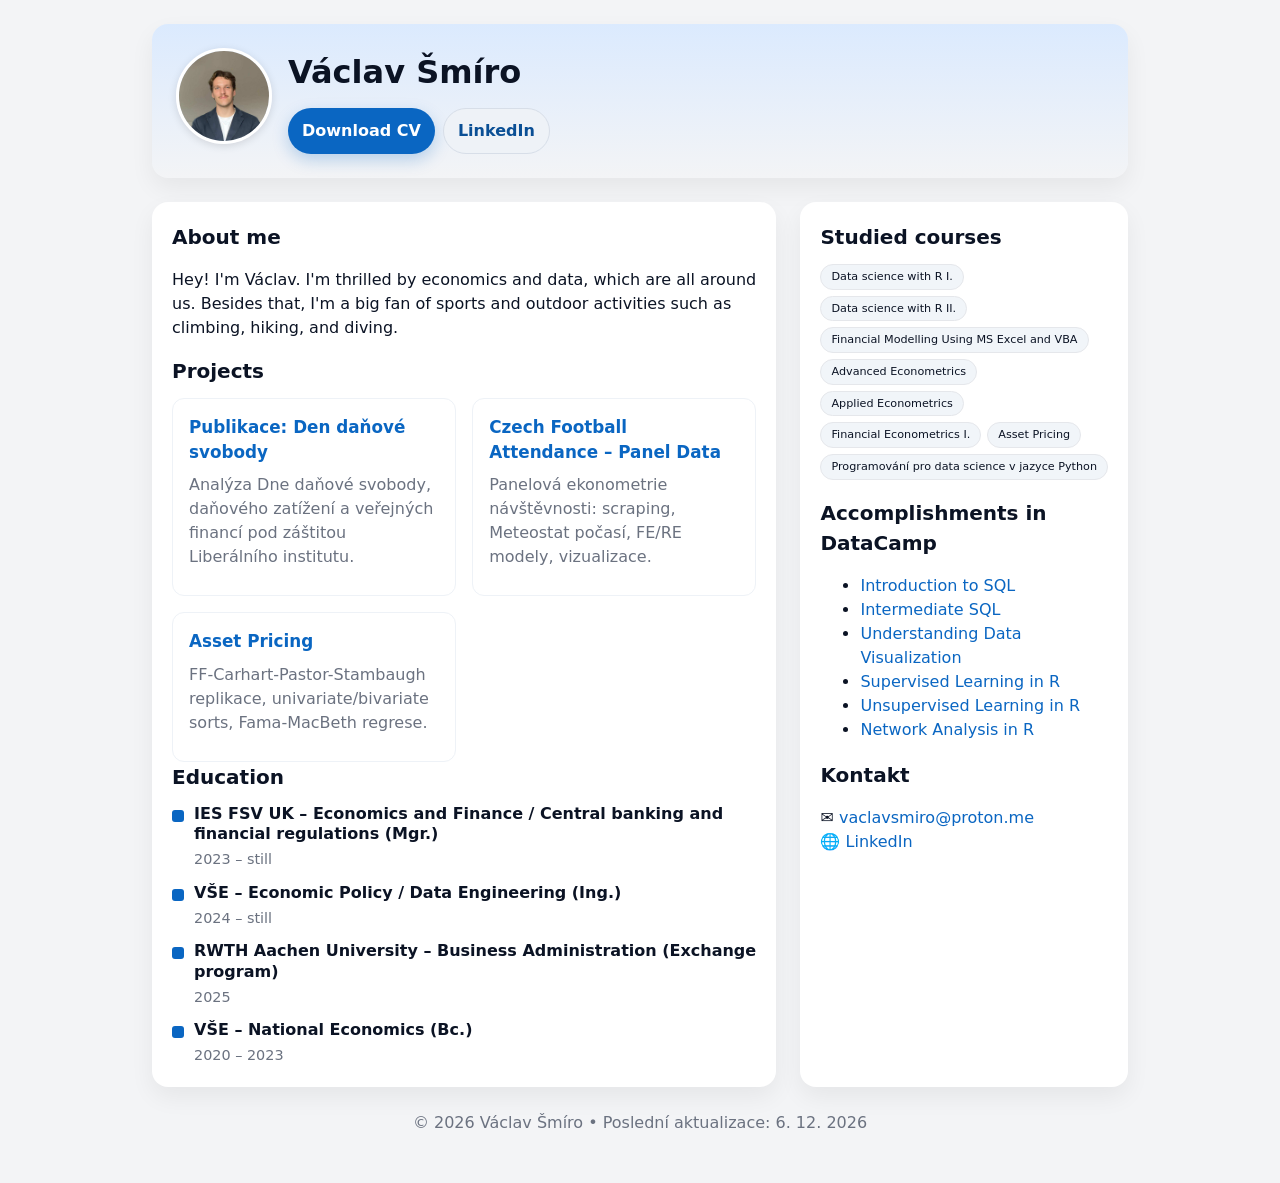
==== index.html @ 7dff9271 "Update index.html" ====
<!doctype html>
<html lang="cs">
<head>
  <meta charset="utf-8" />
  <meta name="viewport" content="width=device-width, initial-scale=1" />
  <title>Václav Šmíro</title>
  <meta name="description" content="webové CV" />

  <link rel="preload" href="./css/style.css?v=4" as="style">
  <link rel="stylesheet" href="./css/style.css?v=4">
  
  <style>
    :root{
      --bg:#f3f4f6;
      --card:#ffffff;
      --ink:#0b1324;
      --muted:#6b7280;
      --brand:#0a66c2;
      --ring:rgba(10,102,194,.25);
      --radius:16px;
      --shadow:0 10px 25px rgba(0,0,0,.06);
      --maxw:1024px;
    }
    *{box-sizing:border-box}
    html,body{margin:0;padding:0;background:var(--bg);color:var(--ink);font-family:system-ui,-apple-system,Segoe UI,Roboto,Inter,Arial,sans-serif;line-height:1.5}
    a{color:var(--brand);text-decoration:none}
    a:hover{text-decoration:underline}
    .wrap{max-width:var(--maxw);margin:auto;padding:24px}

    header{
      display:grid;grid-template-columns:96px 1fr;gap:16px;
      background:linear-gradient(180deg,#dbeafe,transparent);
      padding:24px;border-radius:var(--radius);box-shadow:var(--shadow)
    }
    .avatar{width:96px;height:96px;border-radius:50%;object-fit:cover;border:3px solid #fff;box-shadow:0 2px 8px rgba(0,0,0,.12)}
    .tag{display:inline-flex;align-items:center;gap:8px;background:#e6f2fb;border:1px solid #cfe6fb;color:#0a4f95;padding:6px 10px;border-radius:999px;font-size:.9rem}
    .actions{display:flex;flex-wrap:wrap;gap:8px;margin-top:12px}
    .btn{display:inline-flex;align-items:center;gap:8px;background:var(--brand);color:#fff;border:none;border-radius:999px;padding:10px 14px;font-weight:600;cursor:pointer;box-shadow:0 6px 16px var(--ring)}
    .btn.secondary{background:#eef2f7;color:#0a4f95;border:1px solid #d7dee8;box-shadow:none}

    .grid{display:grid;grid-template-columns:2fr 1fr;gap:24px;margin-top:24px}
    .card{background:var(--card);border-radius:var(--radius);box-shadow:var(--shadow);padding:20px}
    .card h2{margin:0 0 12px;font-size:1.25rem}

    /* --- Education (jednoduché a spolehlivé) --- */
    .list { display:flex; flex-direction:column; gap:12px; }
    .item { display:flex; align-items:flex-start; gap:10px; }
    .bullet {
      width:12px;height:12px;border-radius:3px;background:var(--brand);
      flex-shrink:0;margin-top:6px; /* optické zarovnání k 1. řádku textu */
    }
    .title { font-weight:700; margin:0; line-height:1.3; }
    .muted { color:var(--muted); font-size:0.9rem; margin:4px 0 0; }

    /* --- Studied courses (původní globální .card div bylo příliš obecné) --- */
    .pill-list { display:flex; flex-wrap:wrap; gap:6px; }
    .pill {
      display:inline-block;background:#f1f5f9;border:1px solid #e5e7eb;
      border-radius:999px;padding:4px 10px;font-size:.7rem;line-height:1.4;white-space:nowrap;
    }

    .projects{display:grid;grid-template-columns:repeat(12,1fr);gap:16px}
    .project{grid-column:span 6;background:var(--card);border-radius:12px;border:1px solid #eef2f7;padding:16px;transition:transform .15s ease,box-shadow .15s ease}
    .project:hover{transform:translateY(-2px);box-shadow:0 10px 20px rgba(0,0,0,.08)}
    .project h3{margin:0 0 8px;font-size:1.05rem}
    .project p{margin:0 0 10px;color:var(--muted)}
    .badges{display:flex;flex-wrap:wrap;gap:8px;margin-top:6px}
    .badge{border:1px solid #e5e7eb;border-radius:999px;padding:4px 8px;font-size:.85rem;}

    footer{margin:24px 0;color:var(--muted);text-align:center}

    /* responsivita */
    @media (max-width:960px){.grid{grid-template-columns:1fr}.project{grid-column:span 12}}
  </style>
</head>
<body>
  <div class="wrap">
    <!-- HLAVIČKA -->
    <header>
      <img class="avatar" src="images/vaclav.png" alt="Profilová fotka" />
      <div>
        <h1 style="margin:0 0 4px">Václav Šmíro</h1>
        <div class="actions">
          <a class="btn" href="CV.pdf" target="_blank" rel="noopener">Download CV</a>
          <a class="btn secondary" href="https://cz.linkedin.com/in/v%C3%A1clav-%C5%A1m%C3%ADro-b41424155" target="_blank" rel="noopener">LinkedIn</a>
        </div>
      </div>
    </header>

    <div class="grid">
      <main class="card">
        <h2>About me</h2>
        <p>Hey! I'm Václav. I'm thrilled by economics and data, which are all around us. Besides that, I'm a big fan of sports and outdoor activities such as climbing, hiking, and diving.</p>

        <h2>Projects</h2>
        <section class="projects">
          <!-- PROJEKT 1 -->
          <article class="project">
            <h3><a href="https://libinst.cz/den-danove-svobody-2025/" target="_blank" rel="noopener">Publikace: Den daňové svobody</a></h3>
            <p>Analýza Dne daňové svobody, daňového zatížení a veřejných financí pod záštitou Liberálního institutu.</p>
          </article>
          <!-- PROJEKT 2 -->
          <article class="project">
            <h3><a href="chance_liga_paper.pdf" target="_blank" rel="noopener">Czech Football Attendance – Panel Data</a></h3>
            <p>Panelová ekonometrie návštěvnosti: scraping, Meteostat počasí, FE/RE modely, vizualizace.</p>
          </article>
          <!-- PROJEKT 3 -->
          <article class="project">
            <h3><a href="HW3 Paper.pdf" target="_blank" rel="noopener">Asset Pricing</a></h3>
            <p>FF-Carhart-Pastor-Stambaugh replikace, univariate/bivariate sorts, Fama-MacBeth regrese.</p>
          </article>
        </section>

        <h2>Education</h2>
        <div class="list">
          <div class="item">
            <div class="bullet"></div>
            <div>
              <p class="title">IES FSV UK – Economics and Finance / Central banking and financial regulations (Mgr.)</p>
              <p class="muted">2023 – still</p>
            </div>
          </div>

          <div class="item">
            <div class="bullet"></div>
            <div>
              <p class="title">VŠE – Economic Policy / Data Engineering (Ing.)</p>
              <p class="muted">2024 – still</p>
            </div>
          </div>

          <div class="item">
            <div class="bullet"></div>
            <div>
              <p class="title">RWTH Aachen University – Business Administration (Exchange program)</p>
              <p class="muted">2025</p>
            </div>
          </div>

          <div class="item">
            <div class="bullet"></div>
            <div>
              <p class="title">VŠE – National Economics (Bc.)</p>
              <p class="muted">2020 – 2023</p>
            </div>
          </div>
        </div>
      </main>

      <aside class="card">
        <h2>Studied courses</h2>
        <div class="pill-list">
          <span class="pill">Data science with R I.</span>
          <span class="pill">Data science with R II.</span>
          <span class="pill">Financial Modelling Using MS Excel and VBA</span>
          <span class="pill">Advanced Econometrics</span>
          <span class="pill">Applied Econometrics</span>
          <span class="pill">Financial Econometrics I.</span>
          <span class="pill">Asset Pricing</span>
          <span class="pill">Programování pro data science v jazyce Python</span>
        </div>

        <h2 style="margin-top:18px;">Accomplishments in DataCamp</h2>
        <ul>
          <li><a href="https://www.datacamp.com/statement-of-accomplishment/course/dbed85cb6939726abb2f60cc8bc0fd88ec667dca?raw=1" target="_blank">Introduction to SQL</a></li>
          <li><a href="https://www.datacamp.com/statement-of-accomplishment/course/0da07e1997d50e51149a00e8331aaf1c0582aea0?raw=1" target="_blank">Intermediate SQL</a></li>
          <li><a href="https://www.datacamp.com/statement-of-accomplishment/course/ba7c266debe03cfaa0a3147fd08f9e3220709014?raw=1" target="_blank">Understanding Data Visualization</a></li>
          <li><a href="https://www.datacamp.com/statement-of-accomplishment/course/5e04658b596109107ba913d244697722d6fd8783?raw=1" target="_blank">Supervised Learning in R</a></li>
          <li><a href="https://www.datacamp.com/statement-of-accomplishment/course/017277ff42950411d3e5c7e23a9949ffd3dcccc7?raw=1" target="_blank">Unsupervised Learning in R</a></li>
          <li><a href="https://www.datacamp.com/statement-of-accomplishment/course/85805bf09562029af6fa6b44b069a9f4df88a649?raw=1" target="_blank">Network Analysis in R</a></li>
        </ul>

        <h2 id="kontakt" style="margin-top:18px">Kontakt</h2>
        <p>✉️ <a href="mailto:vaclavsmiro@proton.me">vaclavsmiro@proton.me</a><br/>
           🌐 <a href="https://cz.linkedin.com/in/v%C3%A1clav-%C5%A1m%C3%ADro-b41424155" target="_blank" rel="noopener">LinkedIn</a>
        </p>
      </aside>
    </div>

    <footer>
      © <span id="y"></span> Václav Šmíro • Poslední aktualizace: <span id="d"></span>
    </footer>
  </div>

  <script>
    const now = new Date();
    document.getElementById('y').textContent = now.getFullYear();
    document.getElementById('d').textContent = now.toLocaleDateString('cs-CZ');
  </script>
</body>
</html>
---- css/style.css ----
h2 {
  margin-top: 32px;
  margin-bottom: 14px;
  font-size: 1.25rem;
}

.projects {
  display: grid;
  grid-template-columns: repeat(12, 1fr);
  gap: 16px;
}

.list {
  display: flex;
  flex-direction: column;
  gap: 12px;
}

.item {
  display: flex;
  align-items: flex-start;
  gap: 10px;
}

.title {
  font-weight: 700;
  margin: 0;
  line-height: 1.3;
}

.muted {
  color: var(--muted);
  font-size: 0.9rem;
  margin: 4px 0 0;
}

.pill-list {
  display: flex;
  flex-wrap: wrap;
  gap: 6px;
}

.pill {
  display: inline-block;
  background: #f1f5f9;
  border: 1px solid #e5e7eb;
  border-radius: 999px;
  padding: 4px 10px;
  font-size: 0.7rem;
  line-height: 1.4;
  white-space: nowrap;
}
---- css/style.css ----
h2 {
  margin-top: 32px;
  margin-bottom: 14px;
  font-size: 1.25rem;
}

.projects {
  display: grid;
  grid-template-columns: repeat(12, 1fr);
  gap: 16px;
}

.list {
  display: flex;
  flex-direction: column;
  gap: 12px;
}

.item {
  display: flex;
  align-items: flex-start;
  gap: 10px;
}

.title {
  font-weight: 700;
  margin: 0;
  line-height: 1.3;
}

.muted {
  color: var(--muted);
  font-size: 0.9rem;
  margin: 4px 0 0;
}

.pill-list {
  display: flex;
  flex-wrap: wrap;
  gap: 6px;
}

.pill {
  display: inline-block;
  background: #f1f5f9;
  border: 1px solid #e5e7eb;
  border-radius: 999px;
  padding: 4px 10px;
  font-size: 0.7rem;
  line-height: 1.4;
  white-space: nowrap;
}
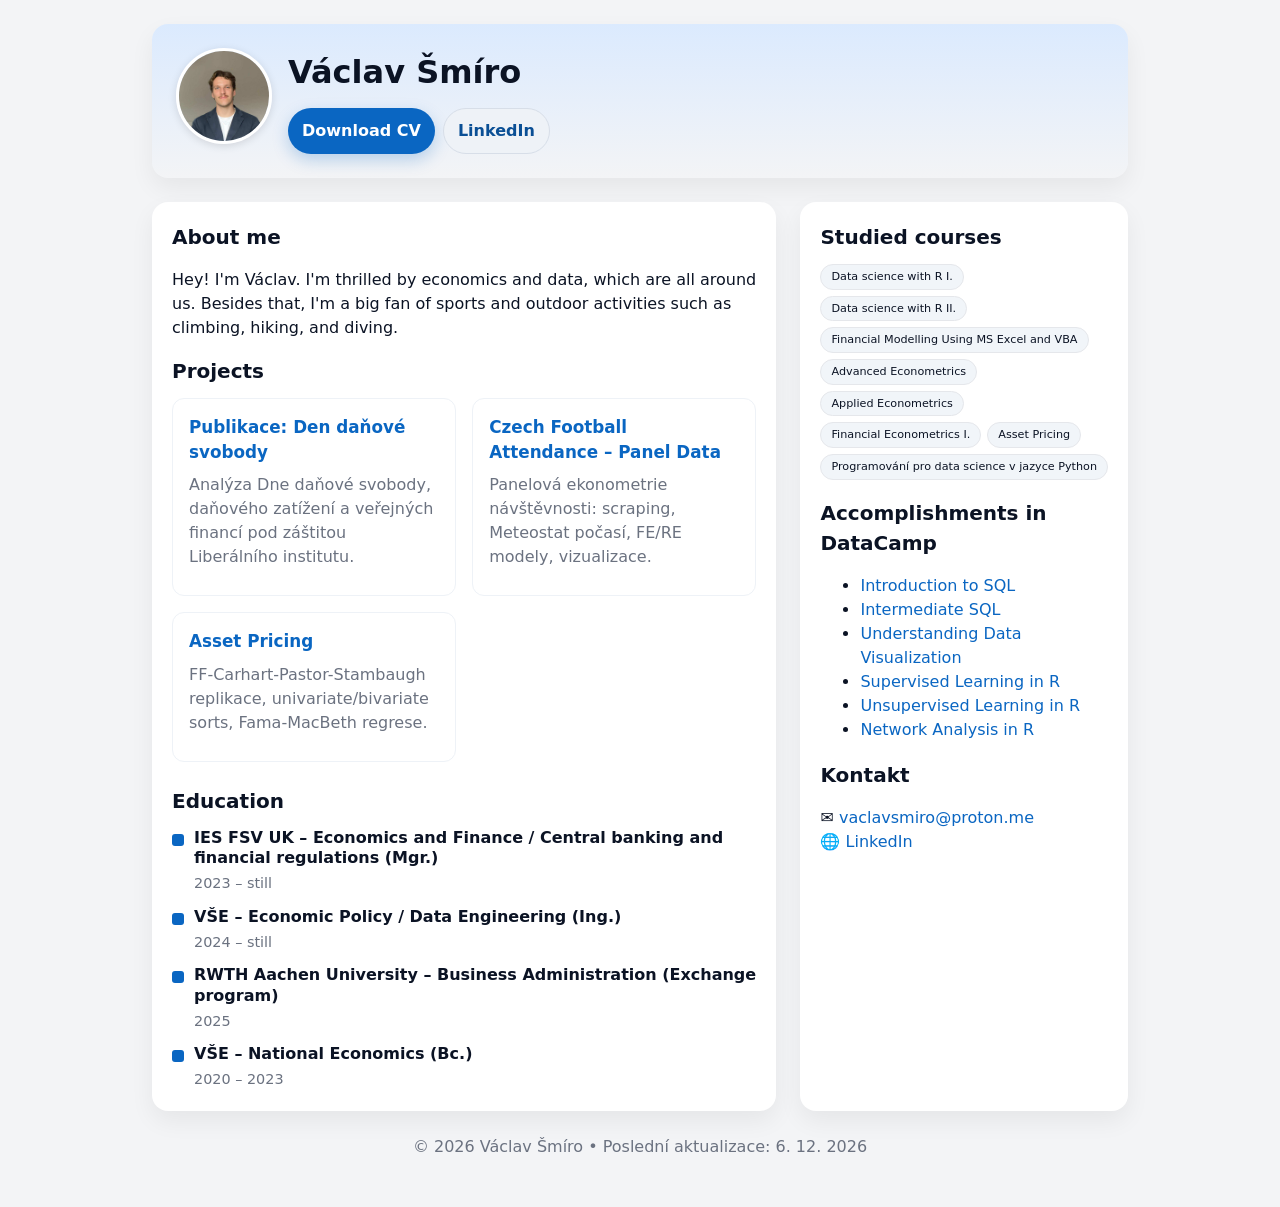
==== commit 868abdef: "Update index.html" ====
--- a/index.html
+++ b/index.html
@@ -101,7 +101,7 @@
           </article>
           <!-- PROJEKT 2 -->
           <article class="project">
-            <h3><a href="chance_liga_paper.pdf" target="_blank" rel="noopener">Czech Football Attendance – Panel Data</a></h3>
+            <h3><a href="pdfs/chance_liga_paper.pdf" target="_blank" rel="noopener">Czech Football Attendance – Panel Data</a></h3>
             <p>Panelová ekonometrie návštěvnosti: scraping, Meteostat počasí, FE/RE modely, vizualizace.</p>
           </article>
           <!-- PROJEKT 3 -->
--- a/css/style.css
+++ b/css/style.css
@@ -1,6 +1,5 @@
 h2 {
   margin-top: 32px;
-  margin-bottom: 14px;
   font-size: 1.25rem;
 }
 
@@ -8,6 +7,7 @@
   display: grid;
   grid-template-columns: repeat(12, 1fr);
   gap: 16px;
+  margin-bottom: 24px !important;
 }
 
 .list {
--- a/css/style.css
+++ b/css/style.css
@@ -1,6 +1,5 @@
 h2 {
   margin-top: 32px;
-  margin-bottom: 14px;
   font-size: 1.25rem;
 }
 
@@ -8,6 +7,7 @@
   display: grid;
   grid-template-columns: repeat(12, 1fr);
   gap: 16px;
+  margin-bottom: 24px !important;
 }
 
 .list {
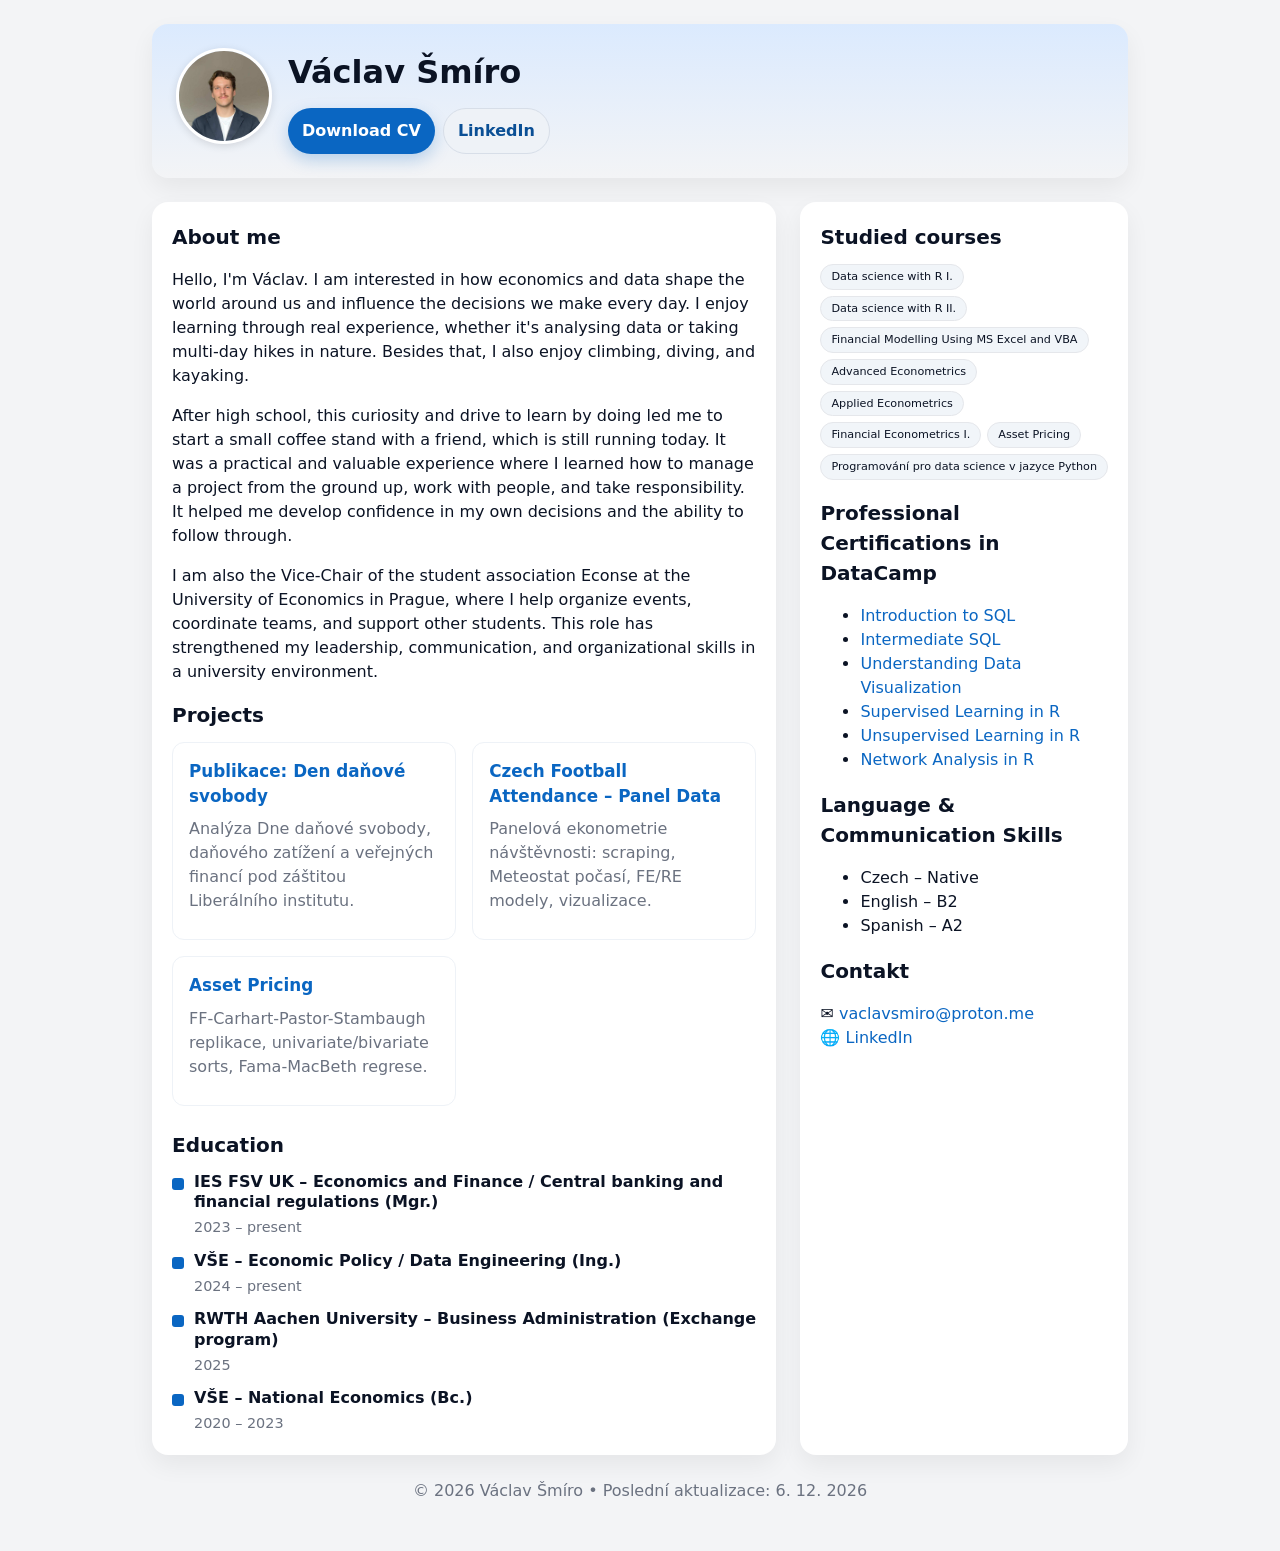
==== commit a6e35f7d: "Update index.html" ====
--- a/index.html
+++ b/index.html
@@ -81,7 +81,7 @@
       <div>
         <h1 style="margin:0 0 4px">Václav Šmíro</h1>
         <div class="actions">
-          <a class="btn" href="CV.pdf" target="_blank" rel="noopener">Download CV</a>
+          <a class="btn" href="pdfs/my_cv.pdf" target="_blank" rel="noopener">Download CV</a>
           <a class="btn secondary" href="https://cz.linkedin.com/in/v%C3%A1clav-%C5%A1m%C3%ADro-b41424155" target="_blank" rel="noopener">LinkedIn</a>
         </div>
       </div>
@@ -90,7 +90,9 @@
     <div class="grid">
       <main class="card">
         <h2>About me</h2>
-        <p>Hey! I'm Václav. I'm thrilled by economics and data, which are all around us. Besides that, I'm a big fan of sports and outdoor activities such as climbing, hiking, and diving.</p>
+        <p>Hello, I'm Václav. I am interested in how economics and data shape the world around us and influence the decisions we make every day. I enjoy learning through real experience, whether it's analysing data or taking multi-day hikes in nature. Besides that, I also enjoy climbing, diving, and kayaking.</p>
+        <p>After high school, this curiosity and drive to learn by doing led me to start a small coffee stand with a friend, which is still running today. It was a practical and valuable experience where I learned how to manage a project from the ground up, work with people, and take responsibility. It helped me develop confidence in my own decisions and the ability to follow through.</p>
+        <p>I am also the Vice-Chair of the student association Econse at the University of Economics in Prague, where I help organize events, coordinate teams, and support other students. This role has strengthened my leadership, communication, and organizational skills in a university environment.</p>
 
         <h2>Projects</h2>
         <section class="projects">
@@ -106,7 +108,7 @@
           </article>
           <!-- PROJEKT 3 -->
           <article class="project">
-            <h3><a href="HW3 Paper.pdf" target="_blank" rel="noopener">Asset Pricing</a></h3>
+            <h3><a href="pdfs/asset_pricing.pdf" target="_blank" rel="noopener">Asset Pricing</a></h3>
             <p>FF-Carhart-Pastor-Stambaugh replikace, univariate/bivariate sorts, Fama-MacBeth regrese.</p>
           </article>
         </section>
@@ -117,7 +119,7 @@
             <div class="bullet"></div>
             <div>
               <p class="title">IES FSV UK – Economics and Finance / Central banking and financial regulations (Mgr.)</p>
-              <p class="muted">2023 – still</p>
+              <p class="muted">2023 – present</p>
             </div>
           </div>
 
@@ -125,7 +127,7 @@
             <div class="bullet"></div>
             <div>
               <p class="title">VŠE – Economic Policy / Data Engineering (Ing.)</p>
-              <p class="muted">2024 – still</p>
+              <p class="muted">2024 – present</p>
             </div>
           </div>
 
@@ -160,7 +162,7 @@
           <span class="pill">Programování pro data science v jazyce Python</span>
         </div>
 
-        <h2 style="margin-top:18px;">Accomplishments in DataCamp</h2>
+        <h2 style="margin-top:18px;">Professional Certifications in DataCamp</h2>
         <ul>
           <li><a href="https://www.datacamp.com/statement-of-accomplishment/course/dbed85cb6939726abb2f60cc8bc0fd88ec667dca?raw=1" target="_blank">Introduction to SQL</a></li>
           <li><a href="https://www.datacamp.com/statement-of-accomplishment/course/0da07e1997d50e51149a00e8331aaf1c0582aea0?raw=1" target="_blank">Intermediate SQL</a></li>
@@ -170,7 +172,14 @@
           <li><a href="https://www.datacamp.com/statement-of-accomplishment/course/85805bf09562029af6fa6b44b069a9f4df88a649?raw=1" target="_blank">Network Analysis in R</a></li>
         </ul>
 
-        <h2 id="kontakt" style="margin-top:18px">Kontakt</h2>
+        <h2 style="margin-top:18px;">Language & Communication Skills</h2>
+        <ul>
+          <li>Czech – Native</li>
+          <li>English – B2 </li>
+          <li>Spanish – A2</li>
+        </ul>
+
+        <h2 id="kontakt" style="margin-top:18px">Contakt</h2>
         <p>✉️ <a href="mailto:vaclavsmiro@proton.me">vaclavsmiro@proton.me</a><br/>
            🌐 <a href="https://cz.linkedin.com/in/v%C3%A1clav-%C5%A1m%C3%ADro-b41424155" target="_blank" rel="noopener">LinkedIn</a>
         </p>
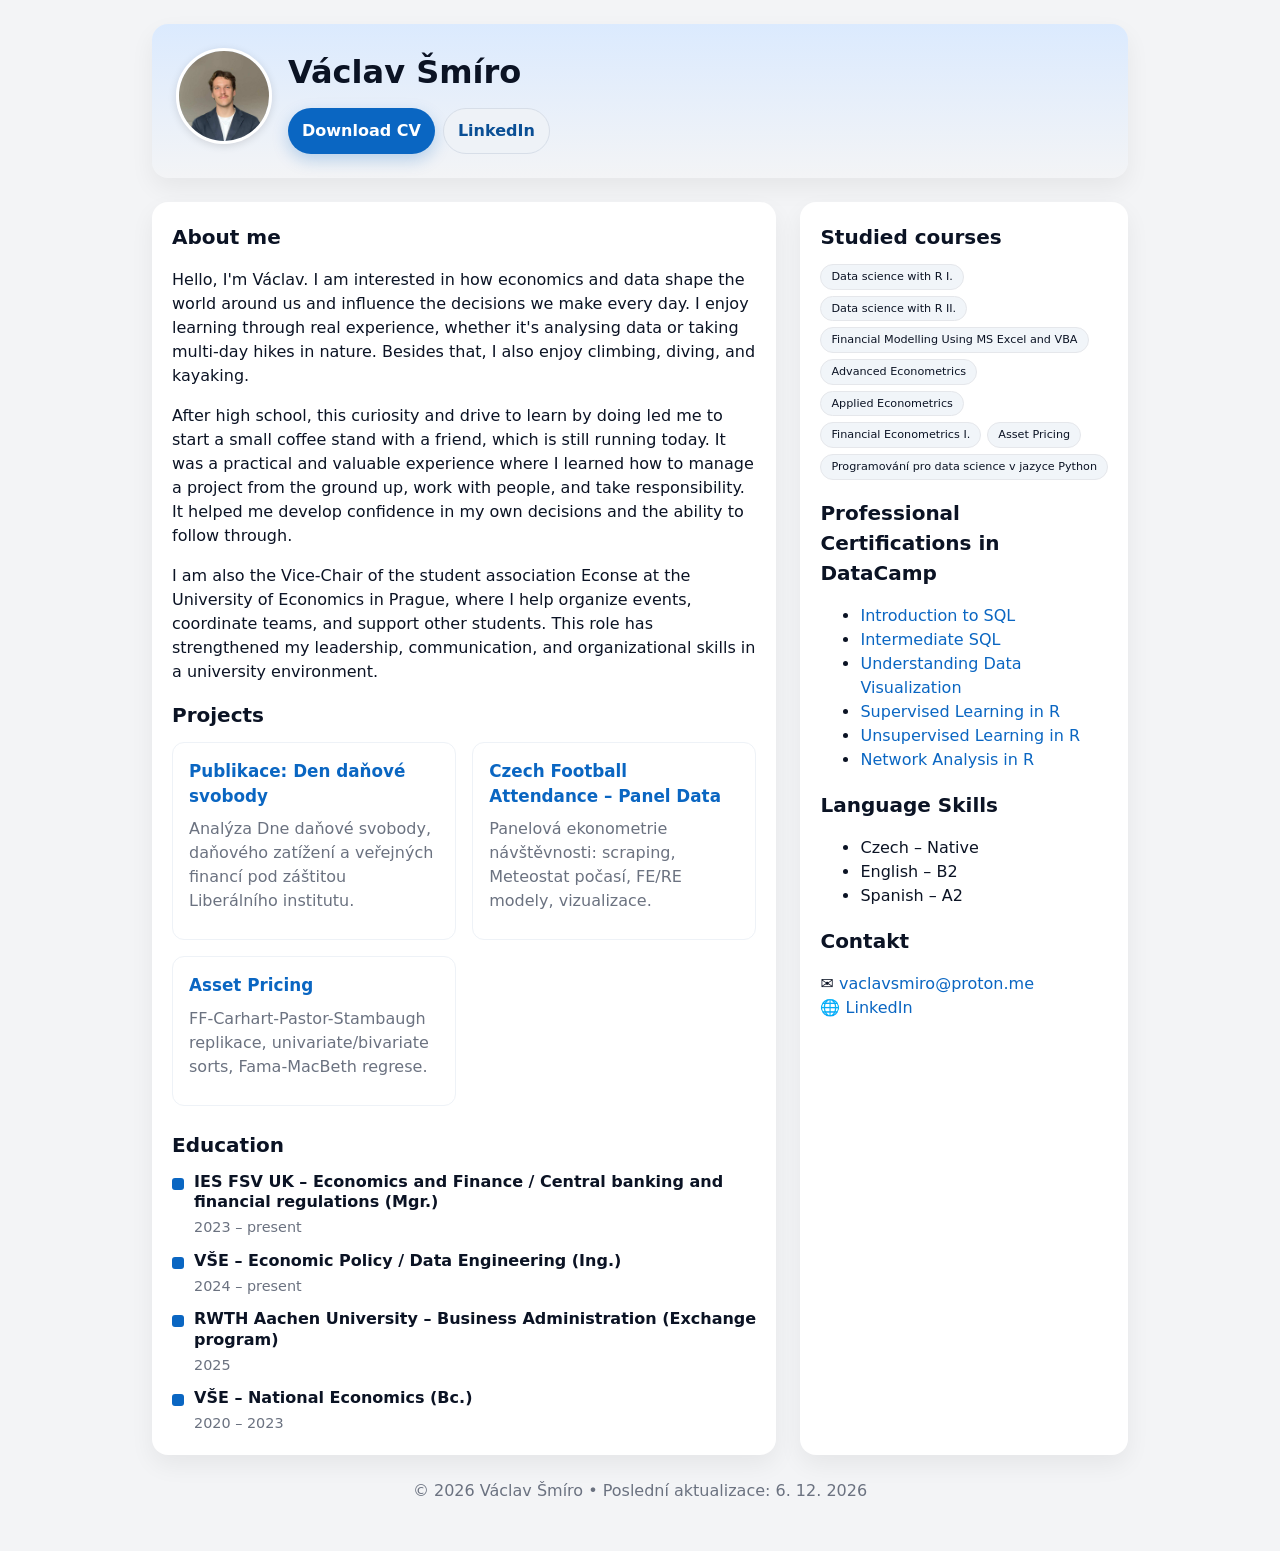
==== commit 86df1ee5: "Update CV link and change heading text" ====
--- a/index.html
+++ b/index.html
@@ -81,7 +81,7 @@
       <div>
         <h1 style="margin:0 0 4px">Václav Šmíro</h1>
         <div class="actions">
-          <a class="btn" href="pdfs/my_cv.pdf" target="_blank" rel="noopener">Download CV</a>
+          <a class="btn" href="pdfs/SMIRO_CV.pdf" target="_blank" rel="noopener">Download CV</a>
           <a class="btn secondary" href="https://cz.linkedin.com/in/v%C3%A1clav-%C5%A1m%C3%ADro-b41424155" target="_blank" rel="noopener">LinkedIn</a>
         </div>
       </div>
@@ -172,7 +172,7 @@
           <li><a href="https://www.datacamp.com/statement-of-accomplishment/course/85805bf09562029af6fa6b44b069a9f4df88a649?raw=1" target="_blank">Network Analysis in R</a></li>
         </ul>
 
-        <h2 style="margin-top:18px;">Language & Communication Skills</h2>
+        <h2 style="margin-top:18px;">Language Skills</h2>
         <ul>
           <li>Czech – Native</li>
           <li>English – B2 </li>
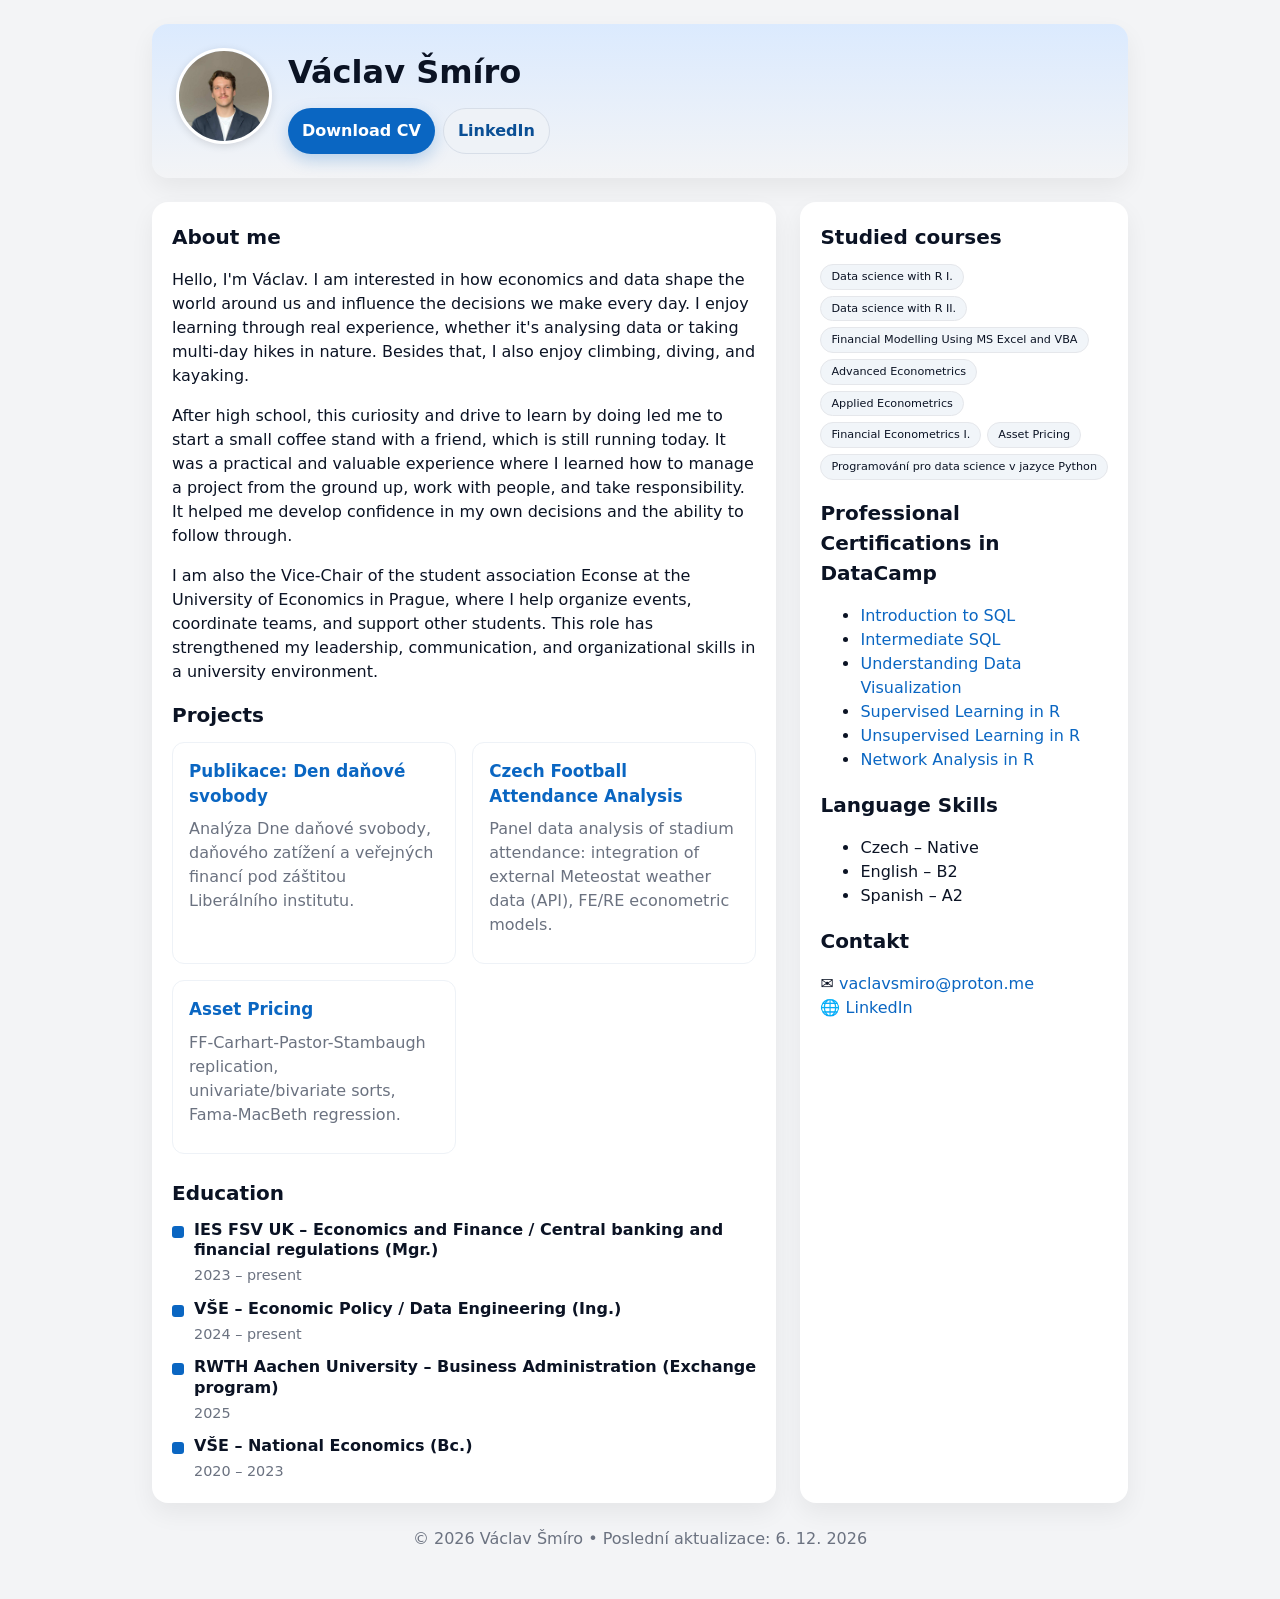
==== commit f32f15ce: "Update index.html" ====
--- a/index.html
+++ b/index.html
@@ -103,13 +103,13 @@
           </article>
           <!-- PROJEKT 2 -->
           <article class="project">
-            <h3><a href="pdfs/chance_liga_paper.pdf" target="_blank" rel="noopener">Czech Football Attendance – Panel Data</a></h3>
-            <p>Panelová ekonometrie návštěvnosti: scraping, Meteostat počasí, FE/RE modely, vizualizace.</p>
+            <h3><a href="pdfs/chance_liga_paper.pdf" target="_blank" rel="noopener">Czech Football Attendance Analysis</a></h3>
+            <p>Panel data analysis of stadium attendance: integration of external Meteostat weather data (API), FE/RE econometric models.</p>
           </article>
           <!-- PROJEKT 3 -->
           <article class="project">
             <h3><a href="pdfs/asset_pricing.pdf" target="_blank" rel="noopener">Asset Pricing</a></h3>
-            <p>FF-Carhart-Pastor-Stambaugh replikace, univariate/bivariate sorts, Fama-MacBeth regrese.</p>
+            <p>FF-Carhart-Pastor-Stambaugh replication, univariate/bivariate sorts, Fama-MacBeth regression.</p>
           </article>
         </section>
 
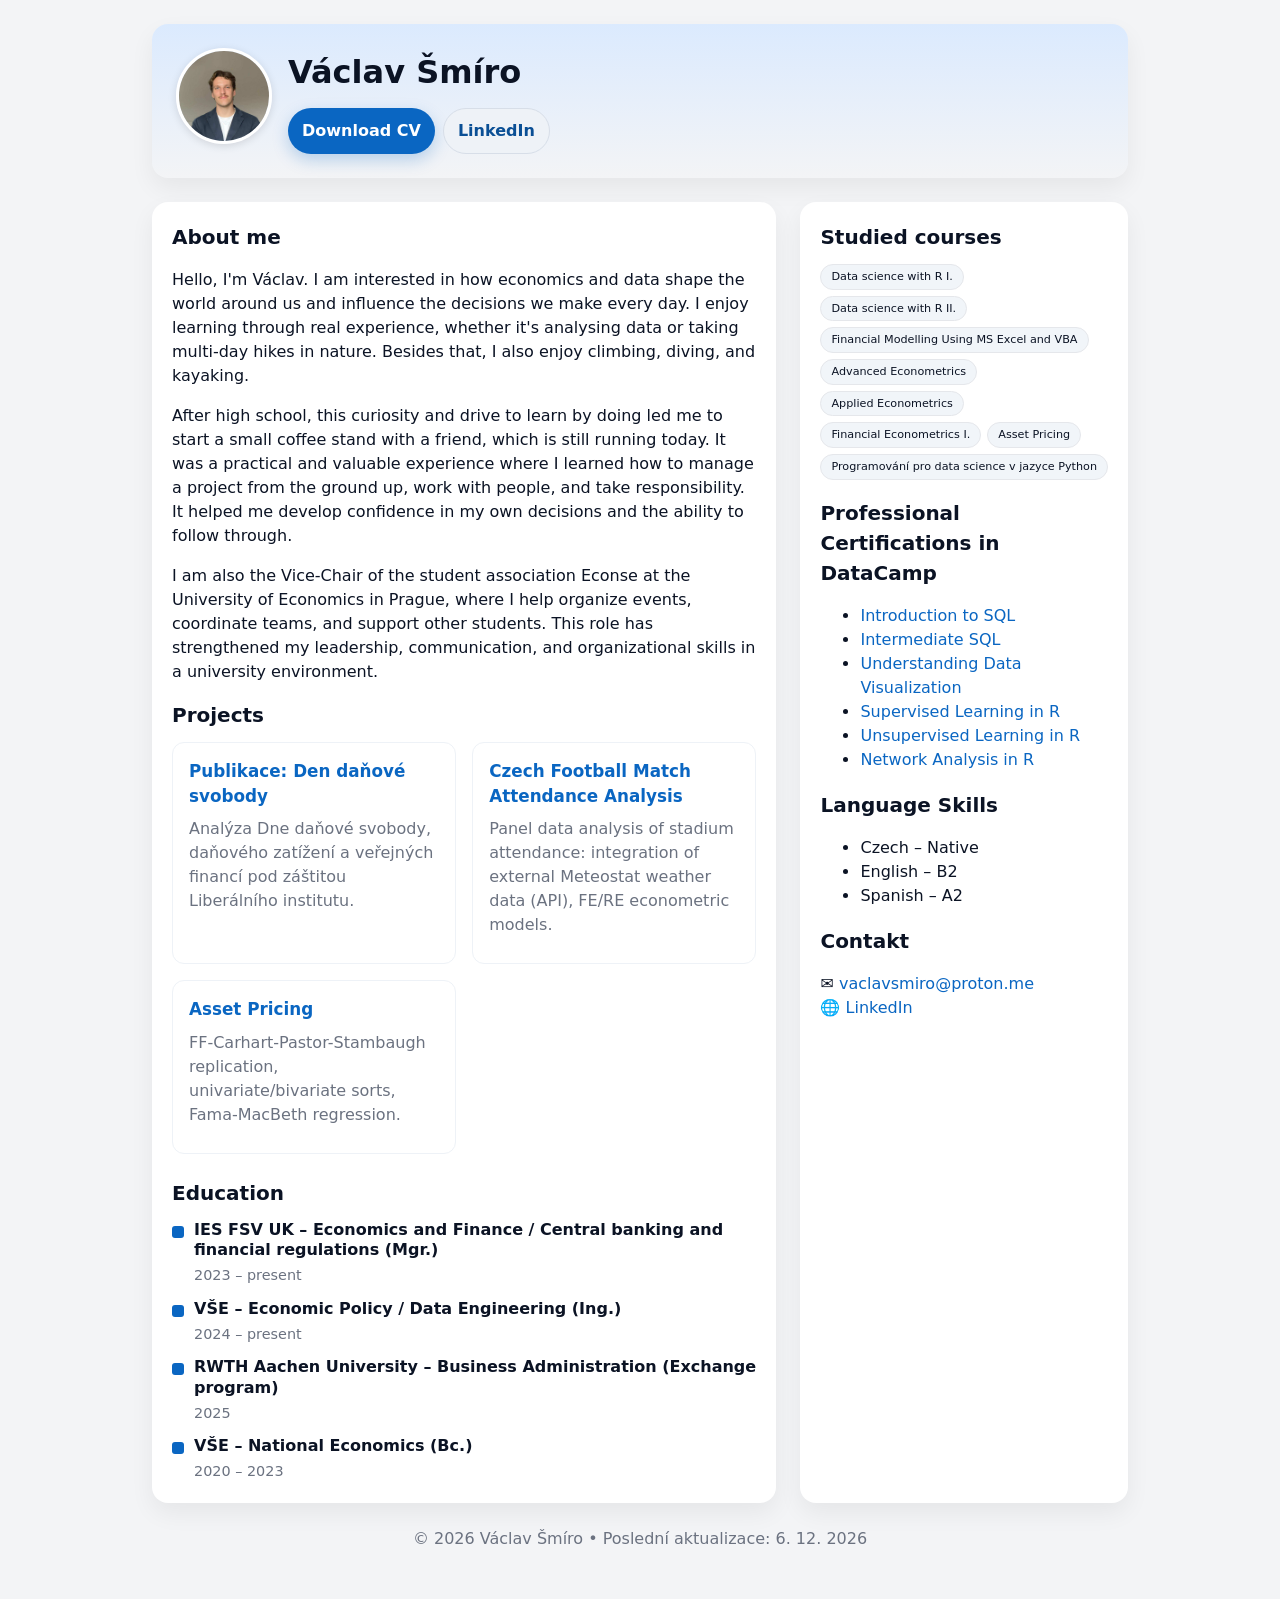
==== commit 69c05397: "Update index.html" ====
--- a/index.html
+++ b/index.html
@@ -103,7 +103,7 @@
           </article>
           <!-- PROJEKT 2 -->
           <article class="project">
-            <h3><a href="pdfs/chance_liga_paper.pdf" target="_blank" rel="noopener">Czech Football Attendance Analysis</a></h3>
+            <h3><a href="pdfs/chance_liga_paper.pdf" target="_blank" rel="noopener">Czech Football Match Attendance Analysis</a></h3>
             <p>Panel data analysis of stadium attendance: integration of external Meteostat weather data (API), FE/RE econometric models.</p>
           </article>
           <!-- PROJEKT 3 -->
